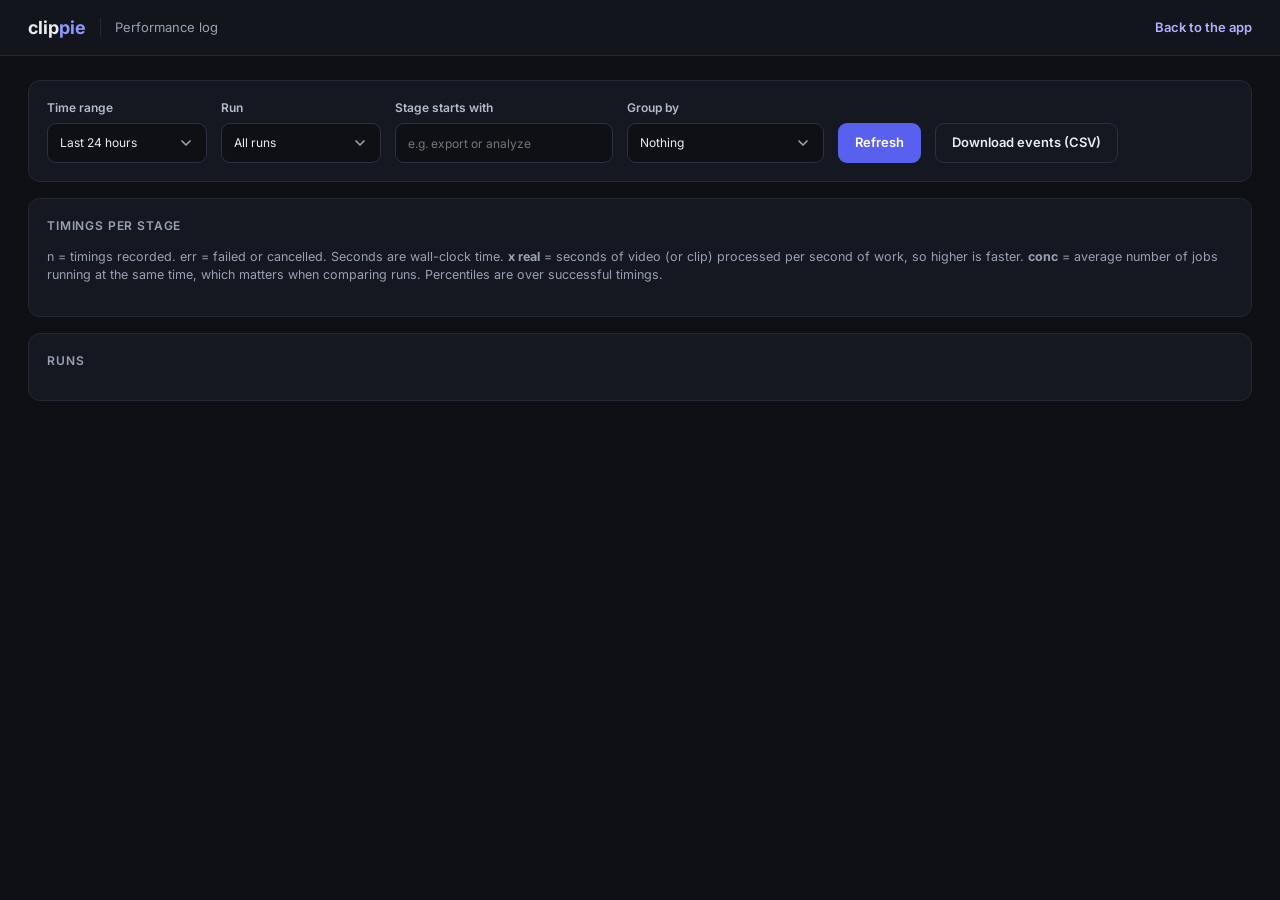
==== clippie/static/perf.html @ 628ea225 "Add performance log: timed jobs and stages, run metadata, report page, CLI and CSV export" ====
<!doctype html>
<html lang="en">
<head>
<meta charset="utf-8">
<meta name="viewport" content="width=device-width,initial-scale=1">
<title>clippie - performance</title>
<link rel="preconnect" href="https://fonts.googleapis.com">
<link href="https://fonts.googleapis.com/css2?family=Inter:wght@400;500;600;700&display=swap" rel="stylesheet">
<style>
  :root { --bg:#0e1015; --bar:#12151c; --surface:#151821; --surface-2:#1c202b; --raised:#262b39; --border:#232834; --border-2:#2b3140;
          --text:#e9ebf1; --text-2:#b4bccb; --muted:#98a1b3; --accent:#5a60ee; --accent-text:#aeb3ff; --ok:#5fd6a4; --bad:#ff8d80; }
  * { box-sizing:border-box }
  html { color-scheme: dark }
  body { margin:0; background:var(--bg); color:var(--text); font:14px/1.5 Inter,system-ui,-apple-system,"Segoe UI",sans-serif; -webkit-font-smoothing:antialiased }
  header { height:56px; padding:0 28px; display:flex; align-items:center; gap:14px; background:var(--bar); border-bottom:1px solid var(--border) }
  .brand { font-size:18px; font-weight:700; color:var(--text); text-decoration:none } .brand b { color:#8f95ff }
  .tag { color:var(--muted); font-size:13px; padding-left:14px; border-left:1px solid var(--border) }
  a.back { margin-left:auto; color:var(--accent-text); font-weight:600; text-decoration:none; font-size:13px }
  main { max-width:1300px; margin:auto; padding:24px 28px; display:grid; gap:16px }
  .card { background:var(--surface); border:1px solid var(--border); border-radius:12px; padding:18px; min-width:0 }
  .filters { display:flex; flex-wrap:wrap; gap:14px; align-items:flex-end }
  label { display:grid; gap:6px; font-size:12px; font-weight:600; color:var(--text-2) }
  select,input { font:inherit; font-weight:400; height:40px; padding:0 12px; background:var(--bg); color:var(--text); border:1px solid var(--border-2); border-radius:9px; min-width:160px }
  select { appearance:none; -webkit-appearance:none; padding-right:36px; cursor:pointer;
    background-image:url("data:image/svg+xml,%3Csvg xmlns='http://www.w3.org/2000/svg' width='16' height='16' viewBox='0 0 24 24' fill='none' stroke='%2398a1b3' stroke-width='2.5' stroke-linecap='round' stroke-linejoin='round'%3E%3Cpath d='M6 9l6 6 6-6'/%3E%3C/svg%3E");
    background-repeat:no-repeat; background-position:right 12px center }
  select option { background:#151821 }
  input:focus-visible,select:focus-visible,button:focus-visible,a:focus-visible { outline:2px solid #8f95ff; outline-offset:2px }
  .btn { height:40px; padding:0 16px; border-radius:9px; border:1px solid var(--border-2); background:transparent; color:var(--text); font:inherit; font-weight:600; font-size:13px; cursor:pointer; display:inline-flex; align-items:center; text-decoration:none }
  .btn.primary { background:var(--accent); border-color:transparent; color:#fff } .btn:hover { background:var(--surface-2) } .btn.primary:hover { background:#6a70f5 }
  .scroll { overflow-x:auto }
  table { border-collapse:collapse; width:100%; font-variant-numeric:tabular-nums }
  th,td { padding:9px 12px; text-align:right; white-space:nowrap; border-bottom:1px solid var(--border) }
  th { font-size:12px; color:var(--muted); font-weight:600; position:sticky; top:0; background:var(--surface) }
  th:first-child,td:first-child { text-align:left } td.g { text-align:left; color:var(--text-2) }
  td.stage { font-weight:600 } tr:hover td { background:var(--surface-2) }
  .bad { color:var(--bad); font-weight:600 } .dim { color:var(--muted) }
  .empty { padding:30px; text-align:center; color:var(--muted) }
  details summary { cursor:pointer; font-weight:600; padding:2px 0 } details pre { margin:10px 0 0; padding:12px; background:var(--bg); border:1px solid var(--border); border-radius:9px; overflow:auto; font-size:12px; color:var(--text-2) }
  .note { color:var(--muted); font-size:12.5px }
  h2 { margin:0 0 12px; font-size:12px; font-weight:600; letter-spacing:.07em; text-transform:uppercase; color:var(--muted) }
</style>
</head>
<body>
<header><a class="brand" href="/">clip<b>pie</b></a><span class="tag">Performance log</span><a class="back" href="/">Back to the app</a></header>
<main>
  <div class="card">
    <div class="filters">
      <label>Time range<select id="since"><option value="1h">Last hour</option><option value="24h" selected>Last 24 hours</option><option value="7d">Last 7 days</option><option value="30d">Last 30 days</option><option value="all">All time</option></select></label>
      <label>Run<select id="run"><option value="all">All runs</option><option value="current">This run only</option></select></label>
      <label>Stage starts with<input id="stage" placeholder="e.g. export or analyze"></label>
      <label>Group by<select id="group">
        <option value="">Nothing</option><option value="run">Run (compare settings)</option><option value="asset">Video</option>
        <option value="detail.kind">Export format (detail.kind)</option><option value="detail.region">OCR region</option>
        <option value="detail.device">Device (detail.device)</option><option value="detail.layout">Layout</option></select></label>
      <button class="btn primary" id="refresh">Refresh</button>
      <a class="btn" id="csv" href="#">Download events (CSV)</a>
    </div>
  </div>
  <div class="card scroll"><h2>Timings per stage</h2><div id="out"></div>
    <p class="note">n = timings recorded. err = failed or cancelled. Seconds are wall-clock time. <b>x real</b> = seconds of video (or clip) processed per second of work, so higher is faster. <b>conc</b> = average number of jobs running at the same time, which matters when comparing runs. Percentiles are over successful timings.</p></div>
  <div class="card"><h2>Runs</h2><div id="runs"></div></div>
</main>
<script>
const $ = id => document.getElementById(id);
const n = (v, d = 2) => v == null ? '-' : Number(v).toFixed(d);
function params() {
  const q = new URLSearchParams();
  if ($('since').value !== 'all') q.set('since', $('since').value);
  if ($('run').value !== 'all') q.set('run', $('run').value);
  if ($('stage').value.trim()) q.set('stage', $('stage').value.trim());
  return q;
}
function cell(text, cls) { const td = document.createElement('td'); td.textContent = text; if (cls) td.className = cls; return td; }
async function load() {
  const q = params(); const gb = $('group').value; const sq = new URLSearchParams(q); if (gb) sq.set('group_by', gb);
  $('csv').href = '/api/perf/events?format=csv&' + q;
  const r = await fetch('/api/perf/summary?' + sq);
  const out = $('out');
  if (!r.ok) { out.replaceChildren(Object.assign(document.createElement('div'), { className: 'empty', textContent: (await r.json()).detail || 'Could not load.' })); return; }
  const rows = (await r.json()).rows;
  if (!rows.length) { out.replaceChildren(Object.assign(document.createElement('div'), { className: 'empty', textContent: 'No measurements yet for this filter. Import or analyze a video, then refresh.' })); return; }
  const t = document.createElement('table'), head = document.createElement('tr');
  ['Stage', ...(gb ? [gb] : []), 'n', 'err', 'mean s', 'p50 s', 'p95 s', 'max s', 'total s', 'x real', 'conc'].forEach(h => { const th = document.createElement('th'); th.textContent = h; head.append(th); });
  t.append(head);
  for (const x of rows) {
    const tr = document.createElement('tr');
    tr.append(cell(x.stage, 'stage'));
    if (gb) tr.append(cell(x.group[gb] == null ? '-' : String(x.group[gb]).slice(0, 36), 'g'));
    tr.append(cell(x.n), cell(x.errors, x.errors ? 'bad' : 'dim'), cell(n(x.mean_s, 3)), cell(n(x.p50_s, 3)), cell(n(x.p95_s, 3)), cell(n(x.max_s, 3)), cell(n(x.total_s, 1)), cell(n(x.realtime_x, 1)), cell(n(x.mean_concurrent, 1)));
    t.append(tr);
  }
  out.replaceChildren(t);
}
async function loadRuns() {
  const runs = (await (await fetch('/api/perf/runs')).json()).runs;
  const sel = $('run'), keep = sel.value;
  sel.replaceChildren(...[['all', 'All runs'], ['current', 'This run only'], ...runs.map(r => [r.run_id, `${new Date(r.started_at).toLocaleString()} - ${r.config.max_workers} workers${r.config.use_nvenc ? ', NVENC' : ''} (${r.events} events)`])]
    .map(([v, t]) => Object.assign(document.createElement('option'), { value: v, textContent: t })));
  sel.value = [...sel.options].some(o => o.value === keep) ? keep : 'all';
  const box = $('runs');
  if (!runs.length) { box.textContent = 'No runs yet.'; return; }
  box.replaceChildren(...runs.map(r => {
    const d = document.createElement('details'), s = document.createElement('summary'), pre = document.createElement('pre');
    s.textContent = `${new Date(r.started_at).toLocaleString()}${r.current ? '  (current)' : ''}  -  ${r.events} events  -  ${r.config.max_workers} workers`;
    pre.textContent = JSON.stringify({ host: r.host, config: r.config, run_id: r.run_id }, null, 2);
    d.append(s, pre); return d;
  }));
}
['since', 'run', 'group'].forEach(id => $(id).onchange = load); $('stage').oninput = () => { clearTimeout(window._t); window._t = setTimeout(load, 300); };
$('refresh').onclick = async () => { await loadRuns(); await load(); };
loadRuns().then(load);
</script>
</body>
</html>
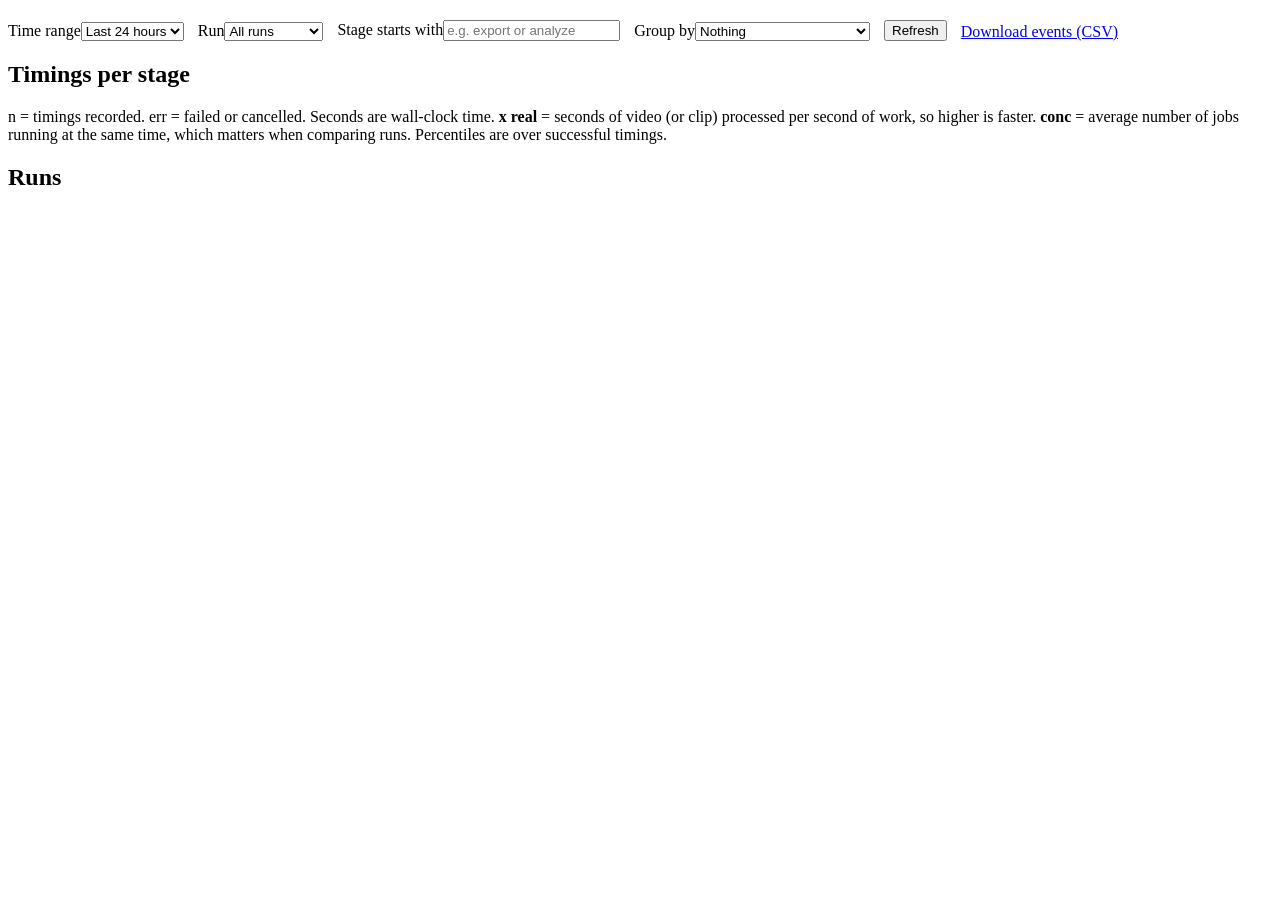
==== commit 70441753: "Add dashboard foundation and faster AV1 motion analysis Dashboard: series, timeline, videos and live" ====
--- a/clippie/static/perf.html
+++ b/clippie/static/perf.html
@@ -3,47 +3,19 @@
 <head>
 <meta charset="utf-8">
 <meta name="viewport" content="width=device-width,initial-scale=1">
-<title>clippie - performance</title>
+<title>clippie - stages</title>
 <link rel="preconnect" href="https://fonts.googleapis.com">
 <link href="https://fonts.googleapis.com/css2?family=Inter:wght@400;500;600;700&display=swap" rel="stylesheet">
+<link rel="stylesheet" href="/dash.css">
 <style>
-  :root { --bg:#0e1015; --bar:#12151c; --surface:#151821; --surface-2:#1c202b; --raised:#262b39; --border:#232834; --border-2:#2b3140;
-          --text:#e9ebf1; --text-2:#b4bccb; --muted:#98a1b3; --accent:#5a60ee; --accent-text:#aeb3ff; --ok:#5fd6a4; --bad:#ff8d80; }
-  * { box-sizing:border-box }
-  html { color-scheme: dark }
-  body { margin:0; background:var(--bg); color:var(--text); font:14px/1.5 Inter,system-ui,-apple-system,"Segoe UI",sans-serif; -webkit-font-smoothing:antialiased }
-  header { height:56px; padding:0 28px; display:flex; align-items:center; gap:14px; background:var(--bar); border-bottom:1px solid var(--border) }
-  .brand { font-size:18px; font-weight:700; color:var(--text); text-decoration:none } .brand b { color:#8f95ff }
-  .tag { color:var(--muted); font-size:13px; padding-left:14px; border-left:1px solid var(--border) }
-  a.back { margin-left:auto; color:var(--accent-text); font-weight:600; text-decoration:none; font-size:13px }
-  main { max-width:1300px; margin:auto; padding:24px 28px; display:grid; gap:16px }
-  .card { background:var(--surface); border:1px solid var(--border); border-radius:12px; padding:18px; min-width:0 }
   .filters { display:flex; flex-wrap:wrap; gap:14px; align-items:flex-end }
-  label { display:grid; gap:6px; font-size:12px; font-weight:600; color:var(--text-2) }
-  select,input { font:inherit; font-weight:400; height:40px; padding:0 12px; background:var(--bg); color:var(--text); border:1px solid var(--border-2); border-radius:9px; min-width:160px }
-  select { appearance:none; -webkit-appearance:none; padding-right:36px; cursor:pointer;
-    background-image:url("data:image/svg+xml,%3Csvg xmlns='http://www.w3.org/2000/svg' width='16' height='16' viewBox='0 0 24 24' fill='none' stroke='%2398a1b3' stroke-width='2.5' stroke-linecap='round' stroke-linejoin='round'%3E%3Cpath d='M6 9l6 6 6-6'/%3E%3C/svg%3E");
-    background-repeat:no-repeat; background-position:right 12px center }
-  select option { background:#151821 }
-  input:focus-visible,select:focus-visible,button:focus-visible,a:focus-visible { outline:2px solid #8f95ff; outline-offset:2px }
-  .btn { height:40px; padding:0 16px; border-radius:9px; border:1px solid var(--border-2); background:transparent; color:var(--text); font:inherit; font-weight:600; font-size:13px; cursor:pointer; display:inline-flex; align-items:center; text-decoration:none }
-  .btn.primary { background:var(--accent); border-color:transparent; color:#fff } .btn:hover { background:var(--surface-2) } .btn.primary:hover { background:#6a70f5 }
-  .scroll { overflow-x:auto }
-  table { border-collapse:collapse; width:100%; font-variant-numeric:tabular-nums }
-  th,td { padding:9px 12px; text-align:right; white-space:nowrap; border-bottom:1px solid var(--border) }
-  th { font-size:12px; color:var(--muted); font-weight:600; position:sticky; top:0; background:var(--surface) }
-  th:first-child,td:first-child { text-align:left } td.g { text-align:left; color:var(--text-2) }
-  td.stage { font-weight:600 } tr:hover td { background:var(--surface-2) }
-  .bad { color:var(--bad); font-weight:600 } .dim { color:var(--muted) }
-  .empty { padding:30px; text-align:center; color:var(--muted) }
-  details summary { cursor:pointer; font-weight:600; padding:2px 0 } details pre { margin:10px 0 0; padding:12px; background:var(--bg); border:1px solid var(--border); border-radius:9px; overflow:auto; font-size:12px; color:var(--text-2) }
-  .note { color:var(--muted); font-size:12.5px }
-  h2 { margin:0 0 12px; font-size:12px; font-weight:600; letter-spacing:.07em; text-transform:uppercase; color:var(--muted) }
+  details summary { cursor:pointer; font-weight:600; padding:2px 0 }
+  details pre { margin:10px 0 0; padding:12px; background:var(--bg); border:1px solid var(--border); border-radius:9px; overflow:auto; font-size:12px; color:var(--text-2) }
 </style>
 </head>
 <body>
-<header><a class="brand" href="/">clip<b>pie</b></a><span class="tag">Performance log</span><a class="back" href="/">Back to the app</a></header>
-<main>
+<div id="shell"></div>
+<main class="dash-wrap" style="margin-top:20px">
   <div class="card">
     <div class="filters">
       <label>Time range<select id="since"><option value="1h">Last hour</option><option value="24h" selected>Last 24 hours</option><option value="7d">Last 7 days</option><option value="30d">Last 30 days</option><option value="all">All time</option></select></label>
@@ -61,9 +33,11 @@
     <p class="note">n = timings recorded. err = failed or cancelled. Seconds are wall-clock time. <b>x real</b> = seconds of video (or clip) processed per second of work, so higher is faster. <b>conc</b> = average number of jobs running at the same time, which matters when comparing runs. Percentiles are over successful timings.</p></div>
   <div class="card"><h2>Runs</h2><div id="runs"></div></div>
 </main>
+<script src="/dash.js"></script>
 <script>
+Dash.mount('stages');
+const { el, num } = Dash;
 const $ = id => document.getElementById(id);
-const n = (v, d = 2) => v == null ? '-' : Number(v).toFixed(d);
 function params() {
   const q = new URLSearchParams();
   if ($('since').value !== 'all') q.set('since', $('since').value);
@@ -71,43 +45,37 @@
   if ($('stage').value.trim()) q.set('stage', $('stage').value.trim());
   return q;
 }
-function cell(text, cls) { const td = document.createElement('td'); td.textContent = text; if (cls) td.className = cls; return td; }
+const msg = t => el('div', { class: 'empty' }, t);
 async function load() {
-  const q = params(); const gb = $('group').value; const sq = new URLSearchParams(q); if (gb) sq.set('group_by', gb);
+  const q = params(), gb = $('group').value, sq = new URLSearchParams(q); if (gb) sq.set('group_by', gb);
   $('csv').href = '/api/perf/events?format=csv&' + q;
-  const r = await fetch('/api/perf/summary?' + sq);
-  const out = $('out');
-  if (!r.ok) { out.replaceChildren(Object.assign(document.createElement('div'), { className: 'empty', textContent: (await r.json()).detail || 'Could not load.' })); return; }
-  const rows = (await r.json()).rows;
-  if (!rows.length) { out.replaceChildren(Object.assign(document.createElement('div'), { className: 'empty', textContent: 'No measurements yet for this filter. Import or analyze a video, then refresh.' })); return; }
-  const t = document.createElement('table'), head = document.createElement('tr');
-  ['Stage', ...(gb ? [gb] : []), 'n', 'err', 'mean s', 'p50 s', 'p95 s', 'max s', 'total s', 'x real', 'conc'].forEach(h => { const th = document.createElement('th'); th.textContent = h; head.append(th); });
-  t.append(head);
-  for (const x of rows) {
-    const tr = document.createElement('tr');
-    tr.append(cell(x.stage, 'stage'));
-    if (gb) tr.append(cell(x.group[gb] == null ? '-' : String(x.group[gb]).slice(0, 36), 'g'));
-    tr.append(cell(x.n), cell(x.errors, x.errors ? 'bad' : 'dim'), cell(n(x.mean_s, 3)), cell(n(x.p50_s, 3)), cell(n(x.p95_s, 3)), cell(n(x.max_s, 3)), cell(n(x.total_s, 1)), cell(n(x.realtime_x, 1)), cell(n(x.mean_concurrent, 1)));
-    t.append(tr);
-  }
-  out.replaceChildren(t);
+  let rows;
+  try { rows = (await Dash.getJSON('/api/perf/summary?' + sq)).rows; }
+  catch (x) { $('out').replaceChildren(msg(x.message)); return; }
+  if (!rows.length) { $('out').replaceChildren(msg('No measurements yet for this filter. Import or analyze a video, then refresh.')); return; }
+  const head = ['Stage', ...(gb ? [gb] : []), 'n', 'err', 'mean s', 'p50 s', 'p95 s', 'max s', 'total s', 'x real', 'conc'];
+  $('out').replaceChildren(el('table', { class: 't' },
+    el('thead', {}, el('tr', {}, ...head.map(h => el('th', {}, h)))),
+    el('tbody', {}, ...rows.map(x => el('tr', {},
+      el('td', { class: 's' }, x.stage),
+      gb ? el('td', { class: 'g' }, x.group[gb] == null ? '-' : String(x.group[gb]).slice(0, 36)) : null,
+      el('td', {}, x.n), el('td', { class: x.errors ? 'bad' : 'dim' }, x.errors), el('td', {}, num(x.mean_s, 3)), el('td', {}, num(x.p50_s, 3)),
+      el('td', {}, num(x.p95_s, 3)), el('td', {}, num(x.max_s, 3)), el('td', {}, num(x.total_s, 1)), el('td', {}, num(x.realtime_x, 1)),
+      el('td', {}, num(x.mean_concurrent, 1)))))));
 }
 async function loadRuns() {
-  const runs = (await (await fetch('/api/perf/runs')).json()).runs;
+  const runs = (await Dash.getJSON('/api/perf/runs')).runs;
+  const name = r => r.label || `${new Date(r.started_at).toLocaleString()} - ${r.config.max_workers} workers${r.config.use_nvenc ? ', NVENC' : ''}`;
   const sel = $('run'), keep = sel.value;
-  sel.replaceChildren(...[['all', 'All runs'], ['current', 'This run only'], ...runs.map(r => [r.run_id, `${new Date(r.started_at).toLocaleString()} - ${r.config.max_workers} workers${r.config.use_nvenc ? ', NVENC' : ''} (${r.events} events)`])]
-    .map(([v, t]) => Object.assign(document.createElement('option'), { value: v, textContent: t })));
+  sel.replaceChildren(...[['all', 'All runs'], ['current', 'This run only'], ...runs.map(r => [r.run_id, `${name(r)} (${r.events} events)`])]
+    .map(([v, t]) => el('option', { value: v }, t)));
   sel.value = [...sel.options].some(o => o.value === keep) ? keep : 'all';
-  const box = $('runs');
-  if (!runs.length) { box.textContent = 'No runs yet.'; return; }
-  box.replaceChildren(...runs.map(r => {
-    const d = document.createElement('details'), s = document.createElement('summary'), pre = document.createElement('pre');
-    s.textContent = `${new Date(r.started_at).toLocaleString()}${r.current ? '  (current)' : ''}  -  ${r.events} events  -  ${r.config.max_workers} workers`;
-    pre.textContent = JSON.stringify({ host: r.host, config: r.config, run_id: r.run_id }, null, 2);
-    d.append(s, pre); return d;
-  }));
+  $('runs').replaceChildren(...(runs.length ? runs.map(r => el('details', {},
+    el('summary', {}, `${r.label ? r.label + '  -  ' : ''}${new Date(r.started_at).toLocaleString()}${r.current ? '  (current)' : ''}  -  ${r.events} events  -  ${r.config.max_workers} workers`),
+    el('pre', {}, JSON.stringify({ host: r.host, config: r.config, run_id: r.run_id, notes: r.notes }, null, 2)))) : [msg('No runs yet.')]));
 }
-['since', 'run', 'group'].forEach(id => $(id).onchange = load); $('stage').oninput = () => { clearTimeout(window._t); window._t = setTimeout(load, 300); };
+['since', 'run', 'group'].forEach(id => $(id).onchange = load);
+$('stage').oninput = () => { clearTimeout(window._t); window._t = setTimeout(load, 300); };
 $('refresh').onclick = async () => { await loadRuns(); await load(); };
 loadRuns().then(load);
 </script>
